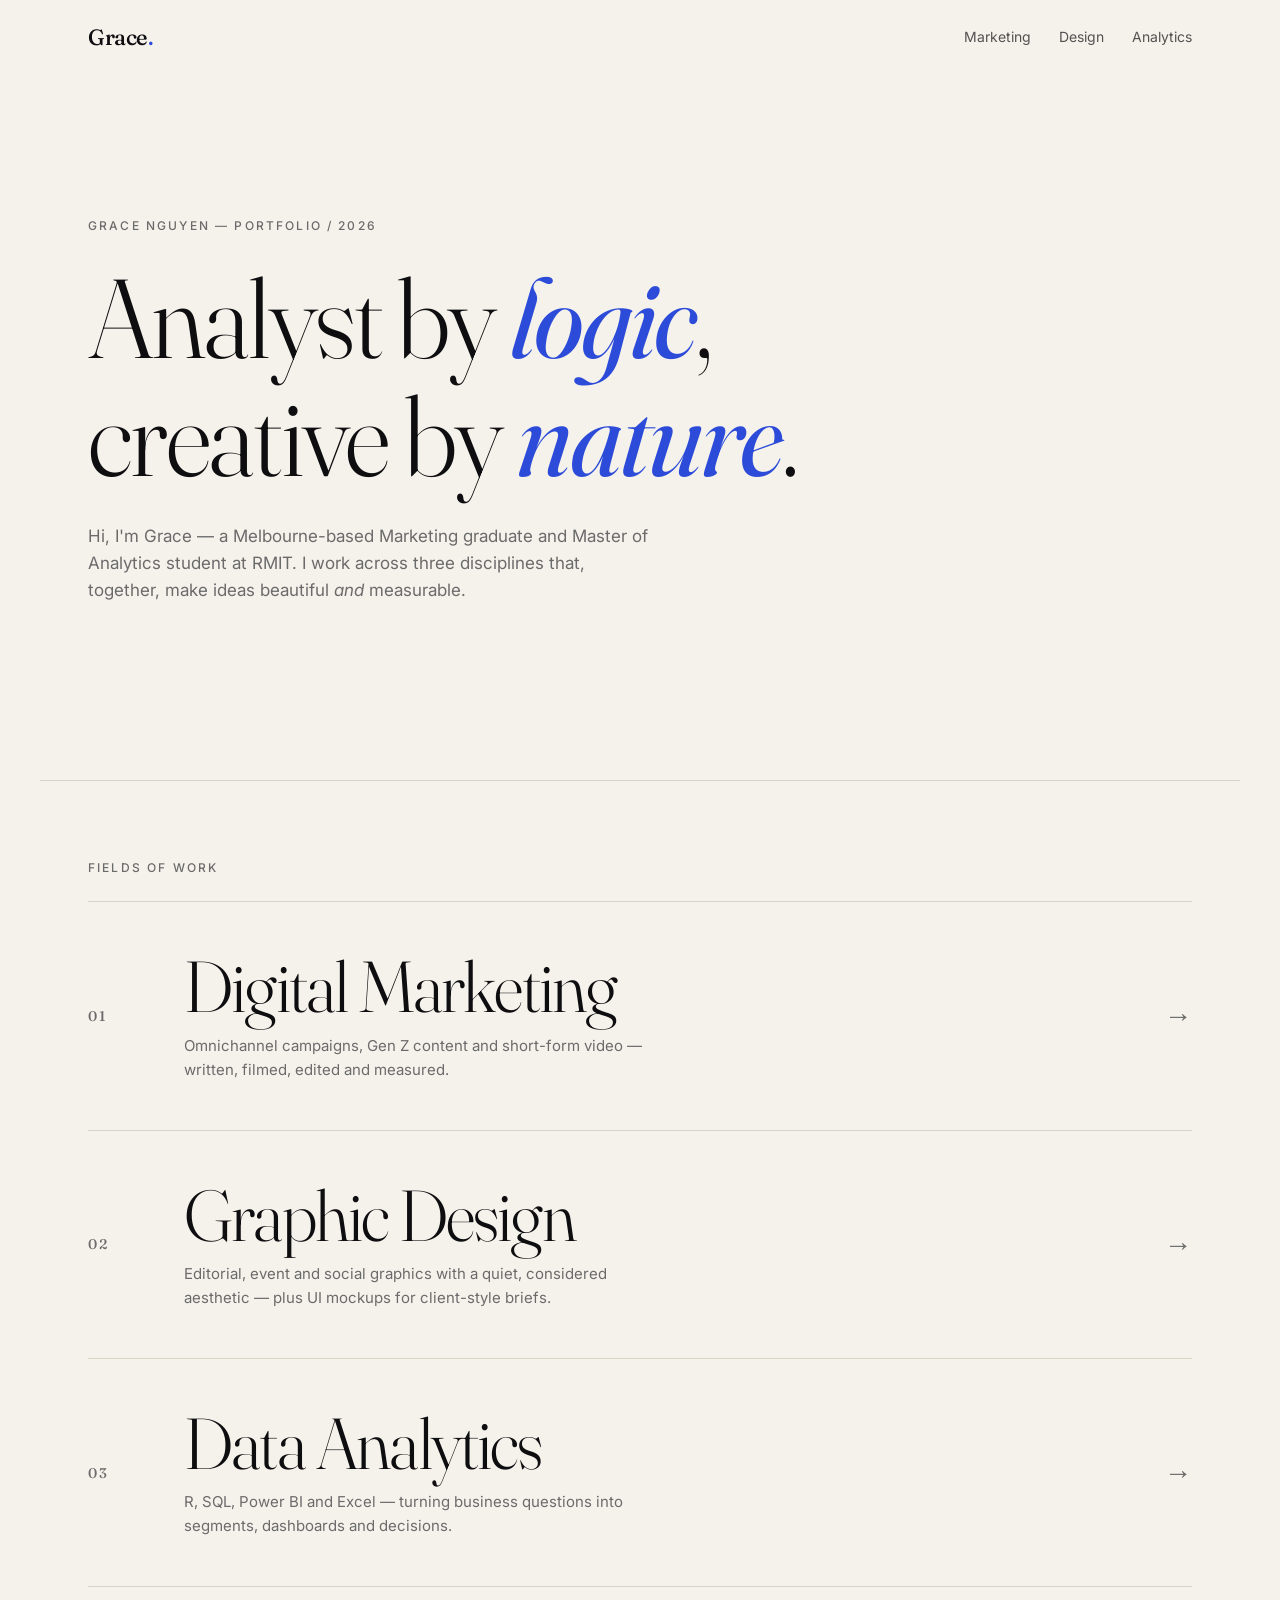
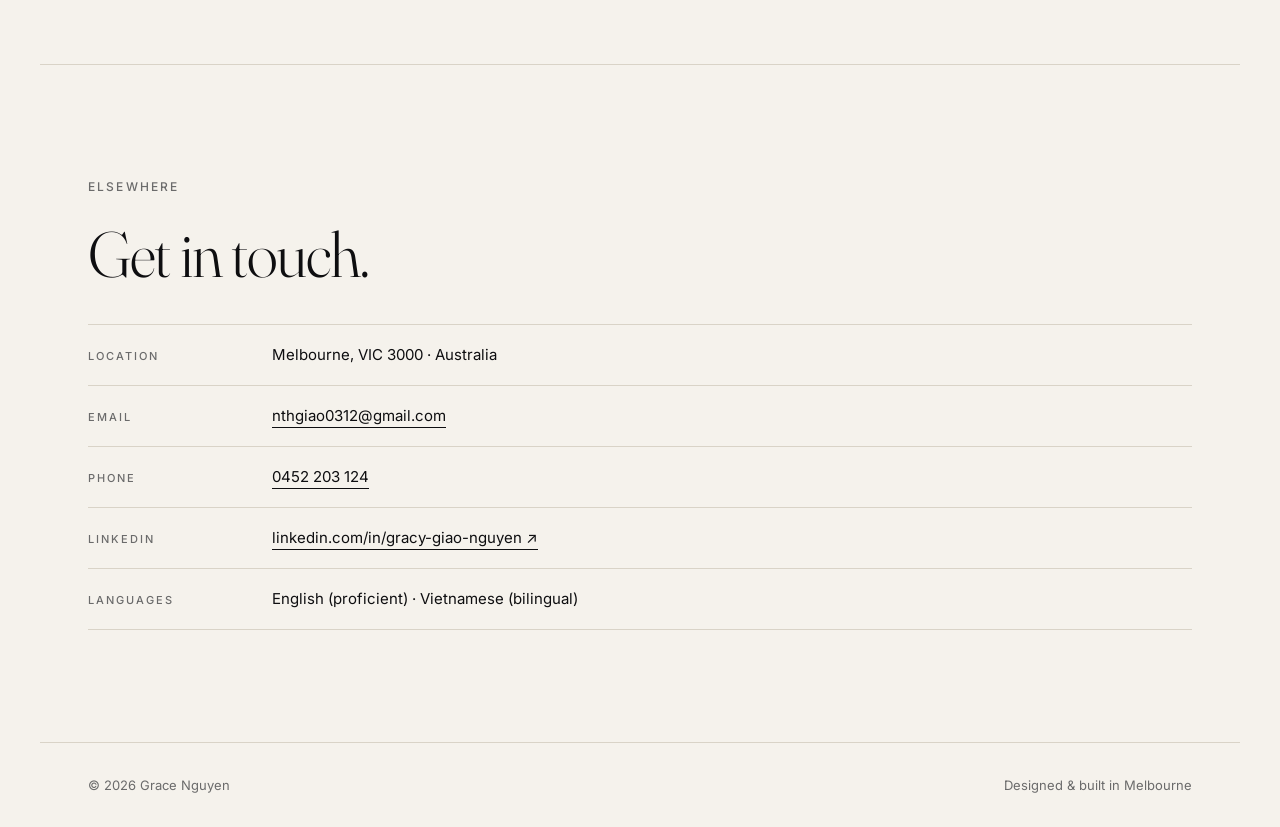
==== index.html @ b9e147c6 "Initial commit: portfolio website with Marketing, Design, and Analytics sections - Minimal editorial" ====
<!DOCTYPE html>
<html lang="en">
<head>
  <meta charset="UTF-8" />
  <meta name="viewport" content="width=device-width, initial-scale=1.0" />
  <title>Grace Nguyen — Marketing · Design · Analytics</title>
  <meta name="description" content="Portfolio of Grace (Giao) Nguyen — Melbourne-based creative and analyst working across digital marketing, graphic design and data analytics." />
  <meta name="theme-color" content="#F5F2EC" />

  <link rel="preconnect" href="https://fonts.googleapis.com" />
  <link rel="preconnect" href="https://fonts.gstatic.com" crossorigin />
  <link href="https://fonts.googleapis.com/css2?family=Fraunces:ital,opsz,wght@0,9..144,300;0,9..144,400;0,9..144,500;1,9..144,400&family=Inter:wght@300;400;500;600&display=swap" rel="stylesheet" />
  <link rel="stylesheet" href="styles.css" />
</head>
<body id="top">

  <header class="nav-bar">
    <div class="nav">
      <a href="index.html" class="nav__logo" aria-label="Grace — home">Grace<span class="dot">.</span></a>
      <nav class="nav__links" id="primary-nav">
        <a href="marketing.html">Marketing</a>
        <a href="design.html">Design</a>
        <a href="analytics.html">Analytics</a>
      </nav>
      <button class="nav__toggle" aria-label="Toggle menu" aria-controls="primary-nav" aria-expanded="false">
        <span></span><span></span>
      </button>
    </div>
  </header>

  <main>

    <!-- INTRODUCTION -->
    <section class="hero">
      <p class="eyebrow">Grace Nguyen — Portfolio / 2026</p>
      <h1 class="hero__title">
        Analyst by <em>logic</em>,<br />
        creative by <em>nature</em>.
      </h1>
      <p class="hero__sub">
        Hi, I'm Grace — a Melbourne-based Marketing graduate and Master of Analytics student at RMIT. I work across three disciplines that, together, make ideas beautiful <em>and</em> measurable.
      </p>
    </section>

    <!-- 3 FIELDS PORTAL -->
    <section class="portals-section" aria-labelledby="fields-heading">
      <p class="section-label" id="fields-heading">Fields of work</p>

      <ol class="portals">
        <li class="portal">
          <a class="portal__link" href="marketing.html">
            <span class="portal__num">01</span>
            <span class="portal__body">
              <h2 class="portal__title">Digital Marketing</h2>
              <p class="portal__desc">Omnichannel campaigns, Gen Z content and short-form video — written, filmed, edited and measured.</p>
            </span>
            <span class="portal__arrow" aria-hidden="true">→</span>
          </a>
        </li>

        <li class="portal">
          <a class="portal__link" href="design.html">
            <span class="portal__num">02</span>
            <span class="portal__body">
              <h2 class="portal__title">Graphic Design</h2>
              <p class="portal__desc">Editorial, event and social graphics with a quiet, considered aesthetic — plus UI mockups for client-style briefs.</p>
            </span>
            <span class="portal__arrow" aria-hidden="true">→</span>
          </a>
        </li>

        <li class="portal">
          <a class="portal__link" href="analytics.html">
            <span class="portal__num">03</span>
            <span class="portal__body">
              <h2 class="portal__title">Data Analytics</h2>
              <p class="portal__desc">R, SQL, Power BI and Excel — turning business questions into segments, dashboards and decisions.</p>
            </span>
            <span class="portal__arrow" aria-hidden="true">→</span>
          </a>
        </li>
      </ol>
    </section>

    <!-- GENERAL INFO -->
    <section class="info-section" id="contact">
      <p class="section-label">Elsewhere</p>
      <h2 class="info__title">Get in touch.</h2>

      <ul class="info__list">
        <li class="info__row">
          <span class="info__key">Location</span>
          <span class="info__value">Melbourne, VIC 3000 · Australia</span>
        </li>
        <li class="info__row">
          <span class="info__key">Email</span>
          <span class="info__value"><a href="mailto:nthgiao0312@gmail.com">nthgiao0312@gmail.com</a></span>
        </li>
        <li class="info__row">
          <span class="info__key">Phone</span>
          <span class="info__value"><a href="tel:+61452203124">0452 203 124</a></span>
        </li>
        <li class="info__row">
          <span class="info__key">LinkedIn</span>
          <span class="info__value"><a href="https://www.linkedin.com/in/gracy-giao-nguyen/" target="_blank" rel="noopener">linkedin.com/in/gracy-giao-nguyen ↗</a></span>
        </li>
        <li class="info__row">
          <span class="info__key">Languages</span>
          <span class="info__value">English (proficient) · Vietnamese (bilingual)</span>
        </li>
      </ul>
    </section>

  </main>

  <footer class="footer">
    <span>© 2026 Grace Nguyen</span>
    <span>Designed &amp; built in Melbourne</span>
  </footer>

  <script src="script.js" defer></script>
</body>
</html>
---- styles.css ----
:root {
  --bg: #F5F2EC;
  --bg-elev: #EFEADF;
  --ink: #0E0E10;
  --muted: #6B6B6B;
  --line: #D9D3C7;
  --accent: #2C4BD8;
  --radius: 14px;
  --radius-lg: 20px;
  --maxw: 1200px;
  --ease: cubic-bezier(.2,.7,.2,1);
}

*,
*::before,
*::after { box-sizing: border-box; }

html {
  scroll-behavior: smooth;
  -webkit-text-size-adjust: 100%;
}

body {
  margin: 0;
  font-family: 'Inter', system-ui, -apple-system, "Segoe UI", sans-serif;
  background: var(--bg);
  color: var(--ink);
  font-size: 16px;
  line-height: 1.6;
  -webkit-font-smoothing: antialiased;
  -moz-osx-font-smoothing: grayscale;
  text-rendering: optimizeLegibility;
}

img { max-width: 100%; display: block; }

h1, h2, h3 {
  font-family: 'Fraunces', Georgia, "Times New Roman", serif;
  font-weight: 400;
  letter-spacing: -0.02em;
  line-height: 1.05;
  font-variation-settings: "opsz" 96;
}

a { color: inherit; }

::selection { background: var(--ink); color: var(--bg); }

/* Container helper */
.nav,
.hero,
.about,
.work,
.contact,
.footer__inner {
  max-width: var(--maxw);
  margin: 0 auto;
  padding-left: clamp(20px, 4vw, 48px);
  padding-right: clamp(20px, 4vw, 48px);
}

/* ---------- NAV ---------- */
.nav-bar {
  position: sticky;
  top: 0;
  z-index: 30;
  background: color-mix(in srgb, var(--bg) 82%, transparent);
  backdrop-filter: saturate(140%) blur(12px);
  -webkit-backdrop-filter: saturate(140%) blur(12px);
  border-bottom: 1px solid transparent;
  transition: border-color .25s var(--ease), background .25s var(--ease);
}

.nav-bar.is-scrolled { border-bottom-color: var(--line); }

.nav {
  display: flex;
  align-items: center;
  justify-content: space-between;
  padding-top: 20px;
  padding-bottom: 20px;
}

.nav__logo {
  font-family: 'Fraunces', serif;
  font-size: 22px;
  text-decoration: none;
  color: var(--ink);
  letter-spacing: -0.02em;
  font-weight: 500;
}

.nav__logo .dot { color: var(--accent); }

.nav__links {
  display: flex;
  gap: 28px;
}

.nav__links a {
  text-decoration: none;
  color: var(--ink);
  font-size: 14px;
  opacity: 0.7;
  transition: opacity .2s var(--ease);
  padding: 6px 0;
}

.nav__links a:hover,
.nav__links a:focus-visible { opacity: 1; }

.nav__toggle {
  display: none;
  background: none;
  border: 1px solid var(--line);
  border-radius: 999px;
  padding: 10px 12px;
  cursor: pointer;
  gap: 4px;
  flex-direction: column;
  align-items: center;
  justify-content: center;
}

.nav__toggle span {
  width: 18px;
  height: 1.5px;
  background: var(--ink);
  display: block;
  transition: transform .25s var(--ease), opacity .25s var(--ease);
}

/* ---------- HERO ---------- */
.hero {
  padding-top: clamp(56px, 12vw, 140px);
  padding-bottom: clamp(64px, 12vw, 140px);
}

.eyebrow,
.section-label {
  font-size: 12px;
  letter-spacing: 0.18em;
  text-transform: uppercase;
  color: var(--muted);
  margin: 0 0 24px;
  font-weight: 500;
}

.hero__title {
  font-size: clamp(44px, 9vw, 112px);
  margin: 0 0 28px;
  font-weight: 300;
  max-width: 14ch;
}

.hero__title em {
  font-style: italic;
  color: var(--accent);
  font-weight: 400;
}

.hero__sub {
  max-width: 560px;
  color: var(--muted);
  font-size: 17px;
  margin: 0 0 36px;
}

.hero__cta {
  display: flex;
  gap: 12px;
  margin-bottom: 56px;
  flex-wrap: wrap;
}

.btn {
  display: inline-flex;
  align-items: center;
  gap: 10px;
  padding: 14px 22px;
  border-radius: 999px;
  text-decoration: none;
  font-size: 14px;
  font-weight: 500;
  border: 1px solid var(--ink);
  transition: transform .2s var(--ease),
              background .2s var(--ease),
              color .2s var(--ease),
              border-color .2s var(--ease);
  cursor: pointer;
}

.btn:hover { transform: translateY(-1px); }
.btn:active { transform: translateY(0); }

.btn--primary {
  background: var(--ink);
  color: var(--bg);
}

.btn--primary:hover {
  background: var(--accent);
  border-color: var(--accent);
}

.btn--ghost {
  background: transparent;
  color: var(--ink);
}

.btn--ghost:hover {
  background: var(--ink);
  color: var(--bg);
}

.hero__meta {
  list-style: none;
  padding: 0;
  margin: 0;
  display: flex;
  gap: 10px;
  flex-wrap: wrap;
  font-size: 13px;
  color: var(--muted);
}

/* ---------- ABOUT ---------- */
.about {
  padding-top: clamp(56px, 9vw, 112px);
  padding-bottom: clamp(56px, 9vw, 112px);
  border-top: 1px solid var(--line);
}

.about__grid {
  display: grid;
  grid-template-columns: 1fr 1.35fr;
  gap: clamp(32px, 6vw, 80px);
  align-items: start;
}

.about__grid h2 {
  font-size: clamp(28px, 4vw, 48px);
  margin: 0;
  max-width: 14ch;
}

.about__body p {
  font-size: 17px;
  color: var(--muted);
  margin: 0 0 32px;
  max-width: 58ch;
}

.about__body em {
  color: var(--ink);
  font-style: italic;
}

.pillars {
  list-style: none;
  padding: 0;
  margin: 0;
  border-top: 1px solid var(--line);
}

.pillars li {
  padding: 18px 0;
  border-bottom: 1px solid var(--line);
  display: grid;
  grid-template-columns: 140px 1fr;
  gap: 20px;
  align-items: baseline;
  color: var(--muted);
  font-size: 15px;
}

.pillars strong {
  color: var(--ink);
  font-weight: 500;
  font-size: 14px;
  letter-spacing: 0.02em;
}

/* ---------- WORK ---------- */
.work {
  padding-top: clamp(56px, 9vw, 112px);
  padding-bottom: clamp(56px, 9vw, 112px);
  border-top: 1px solid var(--line);
}

.work__header h2 {
  font-size: clamp(28px, 4vw, 48px);
  margin: 0 0 36px;
}

.filters {
  display: flex;
  flex-wrap: wrap;
  gap: 8px;
  margin-bottom: 48px;
}

.filter {
  padding: 10px 16px;
  border-radius: 999px;
  background: transparent;
  border: 1px solid var(--line);
  color: var(--muted);
  font: inherit;
  font-size: 13px;
  cursor: pointer;
  transition: color .2s var(--ease),
              border-color .2s var(--ease),
              background .2s var(--ease);
}

.filter:hover {
  color: var(--ink);
  border-color: var(--ink);
}

.filter.is-active {
  background: var(--ink);
  color: var(--bg);
  border-color: var(--ink);
}

.grid {
  display: grid;
  grid-template-columns: repeat(auto-fill, minmax(280px, 1fr));
  gap: 32px 28px;
}

.card {
  display: flex;
  flex-direction: column;
  gap: 10px;
  transition: opacity .35s var(--ease), transform .35s var(--ease);
}

.card.is-hidden { display: none; }

.card--wide { grid-column: span 2; }

.card__media {
  position: relative;
  aspect-ratio: 4 / 3;
  border-radius: var(--radius);
  overflow: hidden;
  background: var(--bg-elev);
  display: flex;
  align-items: flex-end;
  padding: 18px;
  border: 1px solid var(--line);
  transition: transform .4s var(--ease), box-shadow .4s var(--ease);
  text-decoration: none;
}

.card__media:hover {
  transform: translateY(-3px);
  box-shadow: 0 20px 40px -22px rgba(14,14,16,0.25);
}

.card__media img {
  position: absolute;
  inset: 0;
  width: 100%;
  height: 100%;
  object-fit: cover;
  transition: transform .6s var(--ease);
}

.card__media:hover img { transform: scale(1.03); }

.card__tag {
  position: relative;
  z-index: 1;
  font-size: 11px;
  letter-spacing: 0.14em;
  text-transform: uppercase;
  background: rgba(14,14,16,0.08);
  color: var(--ink);
  padding: 7px 12px;
  border-radius: 999px;
  backdrop-filter: blur(4px);
  font-weight: 500;
}

/* Marketing gradient placeholders (no images yet) */
.card__media--gradient { align-items: flex-end; }
.card__media--gradient[data-gradient="1"] {
  background: linear-gradient(135deg, #EBE4D1 0%, #C9B9E0 100%);
}
.card__media--gradient[data-gradient="2"] {
  background: linear-gradient(135deg, #FAD7C7 0%, #E9B1C1 100%);
}
.card__media--gradient[data-gradient="3"] {
  background: linear-gradient(135deg, #DCE6CF 0%, #ACC7A5 100%);
}

/* Analytics stat tile */
.card__media--stat {
  background: var(--ink);
  color: var(--bg);
  padding: 28px;
  align-items: flex-end;
  justify-content: flex-start;
  border-color: var(--ink);
}

.stat {
  display: flex;
  flex-direction: column;
  gap: 8px;
}

.stat__num {
  font-family: 'Fraunces', serif;
  font-size: clamp(56px, 9vw, 88px);
  line-height: 1;
  letter-spacing: -0.03em;
  font-weight: 400;
  color: var(--bg);
}

.stat__num small {
  font-size: 0.5em;
  color: var(--accent);
  margin-left: 2px;
  vertical-align: top;
}

.stat__label {
  font-size: 13px;
  color: rgba(245, 242, 236, 0.65);
  max-width: 220px;
  line-height: 1.45;
}

.card h3 {
  font-size: 20px;
  margin: 10px 0 2px;
  letter-spacing: -0.01em;
  font-weight: 500;
  font-variation-settings: "opsz" 24;
}

.card p {
  color: var(--muted);
  font-size: 14px;
  margin: 0;
  line-height: 1.55;
}

.card__meta {
  display: flex;
  gap: 6px;
  flex-wrap: wrap;
  list-style: none;
  padding: 0;
  margin: 10px 0 0;
  font-size: 11.5px;
  color: var(--muted);
  letter-spacing: 0.04em;
}

.card__meta li {
  padding: 4px 10px;
  border: 1px solid var(--line);
  border-radius: 999px;
}

/* ---------- CONTACT ---------- */
.contact {
  padding-top: clamp(64px, 11vw, 140px);
  padding-bottom: clamp(64px, 11vw, 140px);
  border-top: 1px solid var(--line);
}

.contact h2 {
  font-size: clamp(40px, 7vw, 96px);
  margin: 0 0 20px;
  max-width: 16ch;
  font-weight: 300;
}

.contact__sub {
  color: var(--muted);
  margin: 0 0 36px;
  font-size: 17px;
}

.contact__links {
  list-style: none;
  padding: 0;
  margin: 0;
  display: flex;
  flex-wrap: wrap;
  gap: 28px;
}

.contact__links a {
  color: var(--ink);
  text-decoration: none;
  border-bottom: 1px solid var(--ink);
  padding-bottom: 3px;
  font-size: 15px;
  transition: color .2s var(--ease), border-color .2s var(--ease);
}

.contact__links a:hover {
  color: var(--accent);
  border-color: var(--accent);
}

/* ---------- FOOTER ---------- */
.footer {
  border-top: 1px solid var(--line);
  padding: 32px clamp(20px, 4vw, 48px);
  display: flex;
  justify-content: space-between;
  flex-wrap: wrap;
  gap: 8px;
  font-size: 13px;
  color: var(--muted);
  max-width: var(--maxw);
  margin: 0 auto;
}

/* ---------- RESPONSIVE ---------- */
@media (max-width: 860px) {
  .about__grid { grid-template-columns: 1fr; gap: 28px; }
  .card--wide { grid-column: span 1; }
  .pillars li { grid-template-columns: 120px 1fr; gap: 16px; }
}

@media (max-width: 640px) {
  .nav__links {
    display: none;
    position: absolute;
    top: 100%;
    left: 0;
    right: 0;
    background: var(--bg);
    flex-direction: column;
    padding: 16px clamp(20px, 4vw, 48px) 24px;
    gap: 4px;
    border-bottom: 1px solid var(--line);
    box-shadow: 0 24px 32px -24px rgba(14,14,16,0.15);
  }

  .nav__links.is-open { display: flex; }

  .nav__links a {
    opacity: 1;
    padding: 12px 0;
    border-top: 1px solid var(--line);
    font-size: 16px;
  }

  .nav__links a:first-child { border-top: none; }

  .nav__toggle { display: inline-flex; }

  .nav__toggle[aria-expanded="true"] span:first-child { transform: translateY(3px) rotate(45deg); }
  .nav__toggle[aria-expanded="true"] span:last-child { transform: translateY(-2.5px) rotate(-45deg); }

  .pillars li { grid-template-columns: 1fr; gap: 4px; }
  .pillars strong { font-size: 13px; }

  .hero__cta .btn { flex: 1 1 auto; justify-content: center; }
}

/* ---------- SMALL TOUCHES ---------- */
@media (prefers-reduced-motion: reduce) {
  * { animation-duration: 0.01ms !important; transition-duration: 0.01ms !important; }
  html { scroll-behavior: auto; }
}

/* Focus ring */
:focus-visible {
  outline: 2px solid var(--accent);
  outline-offset: 3px;
  border-radius: 4px;
}

/* ====================================================
   MULTI-PAGE ADDITIONS
   ==================================================== */

/* Active nav state */
.nav__links a[aria-current="page"] {
  opacity: 1;
  color: var(--ink);
  border-bottom: 1px solid var(--accent);
  padding-bottom: 4px;
}

/* ---------- PORTALS (home page) ---------- */
.portals-section {
  max-width: var(--maxw);
  margin: 0 auto;
  padding: clamp(40px, 6vw, 80px) clamp(20px, 4vw, 48px);
  border-top: 1px solid var(--line);
}

.portals {
  list-style: none;
  padding: 0;
  margin: 0;
  border-top: 1px solid var(--line);
}

.portal {
  border-bottom: 1px solid var(--line);
}

.portal__link {
  display: grid;
  grid-template-columns: 64px 1fr auto;
  align-items: center;
  gap: 32px;
  padding: clamp(28px, 5vw, 48px) 0;
  text-decoration: none;
  color: var(--ink);
  transition: color .35s var(--ease), padding-left .35s var(--ease);
  position: relative;
}

.portal__link:hover,
.portal__link:focus-visible {
  color: var(--accent);
  padding-left: 12px;
  outline: none;
}

.portal__num {
  font-family: 'Fraunces', serif;
  font-size: 14px;
  color: var(--muted);
  letter-spacing: 0.16em;
  font-weight: 500;
}

.portal__body {
  max-width: 620px;
}

.portal__title {
  font-family: 'Fraunces', serif;
  font-size: clamp(32px, 6vw, 72px);
  margin: 0 0 10px;
  font-weight: 300;
  letter-spacing: -0.025em;
  line-height: 1.02;
  color: inherit;
  transition: color .35s var(--ease);
}

.portal__link:hover .portal__title,
.portal__link:focus-visible .portal__title {
  font-style: italic;
}

.portal__desc {
  font-size: 15px;
  color: var(--muted);
  margin: 0;
  max-width: 54ch;
}

.portal__arrow {
  font-family: 'Fraunces', serif;
  font-size: 28px;
  color: var(--muted);
  transition: transform .35s var(--ease), color .35s var(--ease);
}

.portal__link:hover .portal__arrow,
.portal__link:focus-visible .portal__arrow {
  transform: translateX(10px);
  color: var(--accent);
}

@media (max-width: 720px) {
  .portal__link {
    grid-template-columns: 40px 1fr 24px;
    gap: 16px;
    padding: 24px 0;
  }
  .portal__num { font-size: 12px; }
  .portal__arrow { font-size: 20px; }
}

/* ---------- GENERAL INFO BLOCK (home page) ---------- */
.info-section {
  max-width: var(--maxw);
  margin: 0 auto;
  padding: clamp(56px, 9vw, 112px) clamp(20px, 4vw, 48px);
  border-top: 1px solid var(--line);
}

.info__title {
  font-size: clamp(32px, 5vw, 64px);
  margin: 0 0 36px;
  font-weight: 300;
  max-width: 14ch;
}

.info__list {
  list-style: none;
  padding: 0;
  margin: 0;
  border-top: 1px solid var(--line);
}

.info__row {
  display: grid;
  grid-template-columns: 160px 1fr;
  gap: 24px;
  padding: 18px 0;
  border-bottom: 1px solid var(--line);
  align-items: baseline;
}

.info__key {
  font-size: 11px;
  letter-spacing: 0.18em;
  text-transform: uppercase;
  color: var(--muted);
  font-weight: 500;
}

.info__value {
  font-size: 15px;
  color: var(--ink);
}

.info__value a {
  color: var(--ink);
  text-decoration: none;
  border-bottom: 1px solid var(--ink);
  padding-bottom: 2px;
  transition: color .2s var(--ease), border-color .2s var(--ease);
}

.info__value a:hover {
  color: var(--accent);
  border-color: var(--accent);
}

@media (max-width: 640px) {
  .info__row {
    grid-template-columns: 1fr;
    gap: 4px;
    padding: 16px 0;
  }
}

/* ---------- PAGE HERO (side pages) ---------- */
.page-hero {
  max-width: var(--maxw);
  margin: 0 auto;
  padding: clamp(48px, 10vw, 120px) clamp(20px, 4vw, 48px) clamp(40px, 6vw, 72px);
}

.eyebrow .crumb {
  color: var(--muted);
  text-decoration: none;
  transition: color .2s var(--ease);
}

.eyebrow .crumb:hover {
  color: var(--ink);
}

.page-hero__title {
  font-family: 'Fraunces', serif;
  font-size: clamp(40px, 7vw, 88px);
  margin: 0 0 24px;
  font-weight: 300;
  letter-spacing: -0.025em;
  line-height: 1.05;
  max-width: 16ch;
}

.page-hero__title em {
  color: var(--accent);
  font-style: italic;
  font-weight: 400;
}

.page-hero__sub {
  max-width: 600px;
  color: var(--muted);
  font-size: 17px;
  margin: 0 0 28px;
}

.page-hero__meta {
  list-style: none;
  padding: 0;
  margin: 0;
  display: flex;
  gap: 10px;
  flex-wrap: wrap;
  font-size: 13px;
  color: var(--muted);
}

/* ---------- EXPERIENCE LIST ---------- */
.experience {
  max-width: var(--maxw);
  margin: 0 auto;
  padding: clamp(48px, 8vw, 96px) clamp(20px, 4vw, 48px);
  border-top: 1px solid var(--line);
}

.experience__heading,
.work__heading,
.skills-section__heading {
  font-family: 'Fraunces', serif;
  font-size: clamp(28px, 4vw, 44px);
  margin: 0 0 36px;
  font-weight: 400;
  letter-spacing: -0.02em;
}

.exp-list {
  list-style: none;
  padding: 0;
  margin: 0;
  border-top: 1px solid var(--line);
}

.exp-item {
  display: grid;
  grid-template-columns: 260px 1fr;
  gap: 40px;
  padding: 28px 0;
  border-bottom: 1px solid var(--line);
}

.exp-item__role {
  font-family: 'Fraunces', serif;
  font-size: 22px;
  font-weight: 500;
  margin: 0 0 6px;
  letter-spacing: -0.015em;
  line-height: 1.2;
}

.exp-item__org {
  font-size: 14px;
  color: var(--muted);
  margin: 0 0 8px;
}

.exp-item__dates {
  font-size: 11px;
  letter-spacing: 0.16em;
  text-transform: uppercase;
  color: var(--muted);
  margin: 0;
}

.exp-item__body ul {
  margin: 0;
  padding: 0 0 0 18px;
  color: var(--muted);
  font-size: 15px;
  line-height: 1.65;
}

.exp-item__body li {
  margin: 0 0 10px;
}

.exp-item__body li:last-child { margin: 0; }

.exp-item__body li strong {
  color: var(--ink);
  font-weight: 500;
}

@media (max-width: 760px) {
  .exp-item {
    grid-template-columns: 1fr;
    gap: 14px;
  }
}

/* ---------- WORK block (reusable) ---------- */
.work {
  max-width: var(--maxw);
  margin: 0 auto;
  padding: clamp(48px, 8vw, 96px) clamp(20px, 4vw, 48px);
  border-top: 1px solid var(--line);
}

/* ---------- SKILLS ---------- */
.skills-section {
  max-width: var(--maxw);
  margin: 0 auto;
  padding: clamp(48px, 8vw, 96px) clamp(20px, 4vw, 48px);
  border-top: 1px solid var(--line);
}

.skills {
  display: flex;
  flex-wrap: wrap;
  gap: 8px;
  list-style: none;
  padding: 0;
  margin: 0;
}

.skills li {
  padding: 11px 18px;
  border: 1px solid var(--line);
  border-radius: 999px;
  font-size: 13px;
  color: var(--ink);
  background: transparent;
  transition: border-color .2s var(--ease), color .2s var(--ease);
}

.skills li:hover {
  border-color: var(--ink);
  color: var(--ink);
}

/* ---------- RESUME CTA ---------- */
.resume-cta {
  max-width: var(--maxw);
  margin: 0 auto;
  padding: clamp(48px, 8vw, 96px) clamp(20px, 4vw, 48px);
  border-top: 1px solid var(--line);
}

.resume-cta__text {
  font-family: 'Fraunces', serif;
  font-size: clamp(24px, 3vw, 32px);
  font-weight: 300;
  margin: 0 0 24px;
  max-width: 28ch;
  color: var(--ink);
}

/* ---------- CASE STUDIES (full-size showcase) ---------- */
.case-studies {
  max-width: var(--maxw);
  margin: 0 auto;
  padding: clamp(48px, 8vw, 96px) clamp(20px, 4vw, 48px);
  border-top: 1px solid var(--line);
}

.case-studies__heading {
  font-family: 'Fraunces', serif;
  font-size: clamp(28px, 4vw, 44px);
  font-weight: 400;
  margin: 0 0 36px;
  letter-spacing: -0.02em;
}

.case {
  padding: 48px 0;
  border-top: 1px solid var(--line);
}

.case:last-of-type {
  border-bottom: 1px solid var(--line);
}

.case__header {
  display: grid;
  grid-template-columns: 1fr 1.6fr;
  gap: 40px;
  margin-bottom: 40px;
  align-items: start;
}

.case__tag {
  font-family: 'Inter', sans-serif;
  font-size: 11px;
  color: var(--muted);
  letter-spacing: 0.18em;
  text-transform: uppercase;
  margin: 0;
  font-weight: 500;
}

.case__title {
  font-family: 'Fraunces', serif;
  font-size: clamp(28px, 4vw, 44px);
  font-weight: 400;
  margin: 10px 0 0;
  letter-spacing: -0.02em;
  line-height: 1.1;
  font-variation-settings: "opsz" 96;
}

.case__desc {
  color: var(--muted);
  font-size: 16px;
  margin: 0 0 18px;
  line-height: 1.7;
}

.case__meta {
  display: flex;
  flex-wrap: wrap;
  gap: 6px;
  list-style: none;
  padding: 0;
  margin: 0;
  font-size: 12px;
  color: var(--muted);
}

.case__meta li {
  padding: 5px 12px;
  border: 1px solid var(--line);
  border-radius: 999px;
}

.case__media {
  display: grid;
  gap: 20px;
}

.case__frame {
  display: block;
  border-radius: var(--radius);
  overflow: hidden;
  border: 1px solid var(--line);
  background: var(--bg-elev);
  transition: transform .3s var(--ease), box-shadow .3s var(--ease);
}

.case__frame:hover {
  transform: translateY(-2px);
  box-shadow: 0 24px 48px -28px rgba(14,14,16,0.3);
}

.case__frame img {
  width: 100%;
  height: auto;
  display: block;
}

.case__hint {
  font-size: 12px;
  color: var(--muted);
  margin: 14px 0 0;
  letter-spacing: 0.03em;
}

.case__hint::before {
  content: "↗ ";
  color: var(--accent);
}

@media (max-width: 760px) {
  .case__header { grid-template-columns: 1fr; gap: 14px; }
}

/* ---------- PAGE FOOTER PAGER (Home + Next) ---------- */
.page-footer-nav {
  display: grid;
  grid-template-columns: 1fr 1fr;
  max-width: var(--maxw);
  margin: 0 auto;
  border-top: 1px solid var(--line);
  border-bottom: 1px solid var(--line);
}

.pager {
  display: flex;
  align-items: center;
  gap: 24px;
  padding: clamp(28px, 5vw, 56px) clamp(20px, 4vw, 48px);
  text-decoration: none;
  color: var(--ink);
  transition: color .3s var(--ease), background .25s var(--ease);
}

.pager:hover,
.pager:focus-visible {
  color: var(--accent);
  background: color-mix(in srgb, var(--accent) 5%, transparent);
  outline: none;
}

.pager--home {
  justify-content: flex-start;
  border-right: 1px solid var(--line);
}

.pager--next {
  justify-content: flex-end;
  text-align: right;
}

.pager__copy { display: block; }

.pager__label {
  display: block;
  font-size: 11px;
  letter-spacing: 0.18em;
  text-transform: uppercase;
  color: var(--muted);
  margin: 0 0 8px;
  font-weight: 500;
}

.pager__title {
  display: block;
  font-family: 'Fraunces', serif;
  font-size: clamp(24px, 3.5vw, 48px);
  letter-spacing: -0.02em;
  font-weight: 300;
  line-height: 1.05;
}

.pager__arrow {
  font-family: 'Fraunces', serif;
  font-size: clamp(28px, 4vw, 48px);
  color: var(--muted);
  flex-shrink: 0;
  transition: transform .3s var(--ease), color .3s var(--ease);
}

.pager:hover .pager__arrow,
.pager:focus-visible .pager__arrow {
  color: var(--accent);
}

.pager--home:hover .pager__arrow,
.pager--home:focus-visible .pager__arrow {
  transform: translateX(-10px);
}

.pager--next:hover .pager__arrow,
.pager--next:focus-visible .pager__arrow {
  transform: translateX(10px);
}

@media (max-width: 640px) {
  .page-footer-nav {
    grid-template-columns: 1fr;
  }
  .pager--home {
    border-right: none;
    border-bottom: 1px solid var(--line);
  }
  .pager__title {
    font-size: 28px;
  }
}
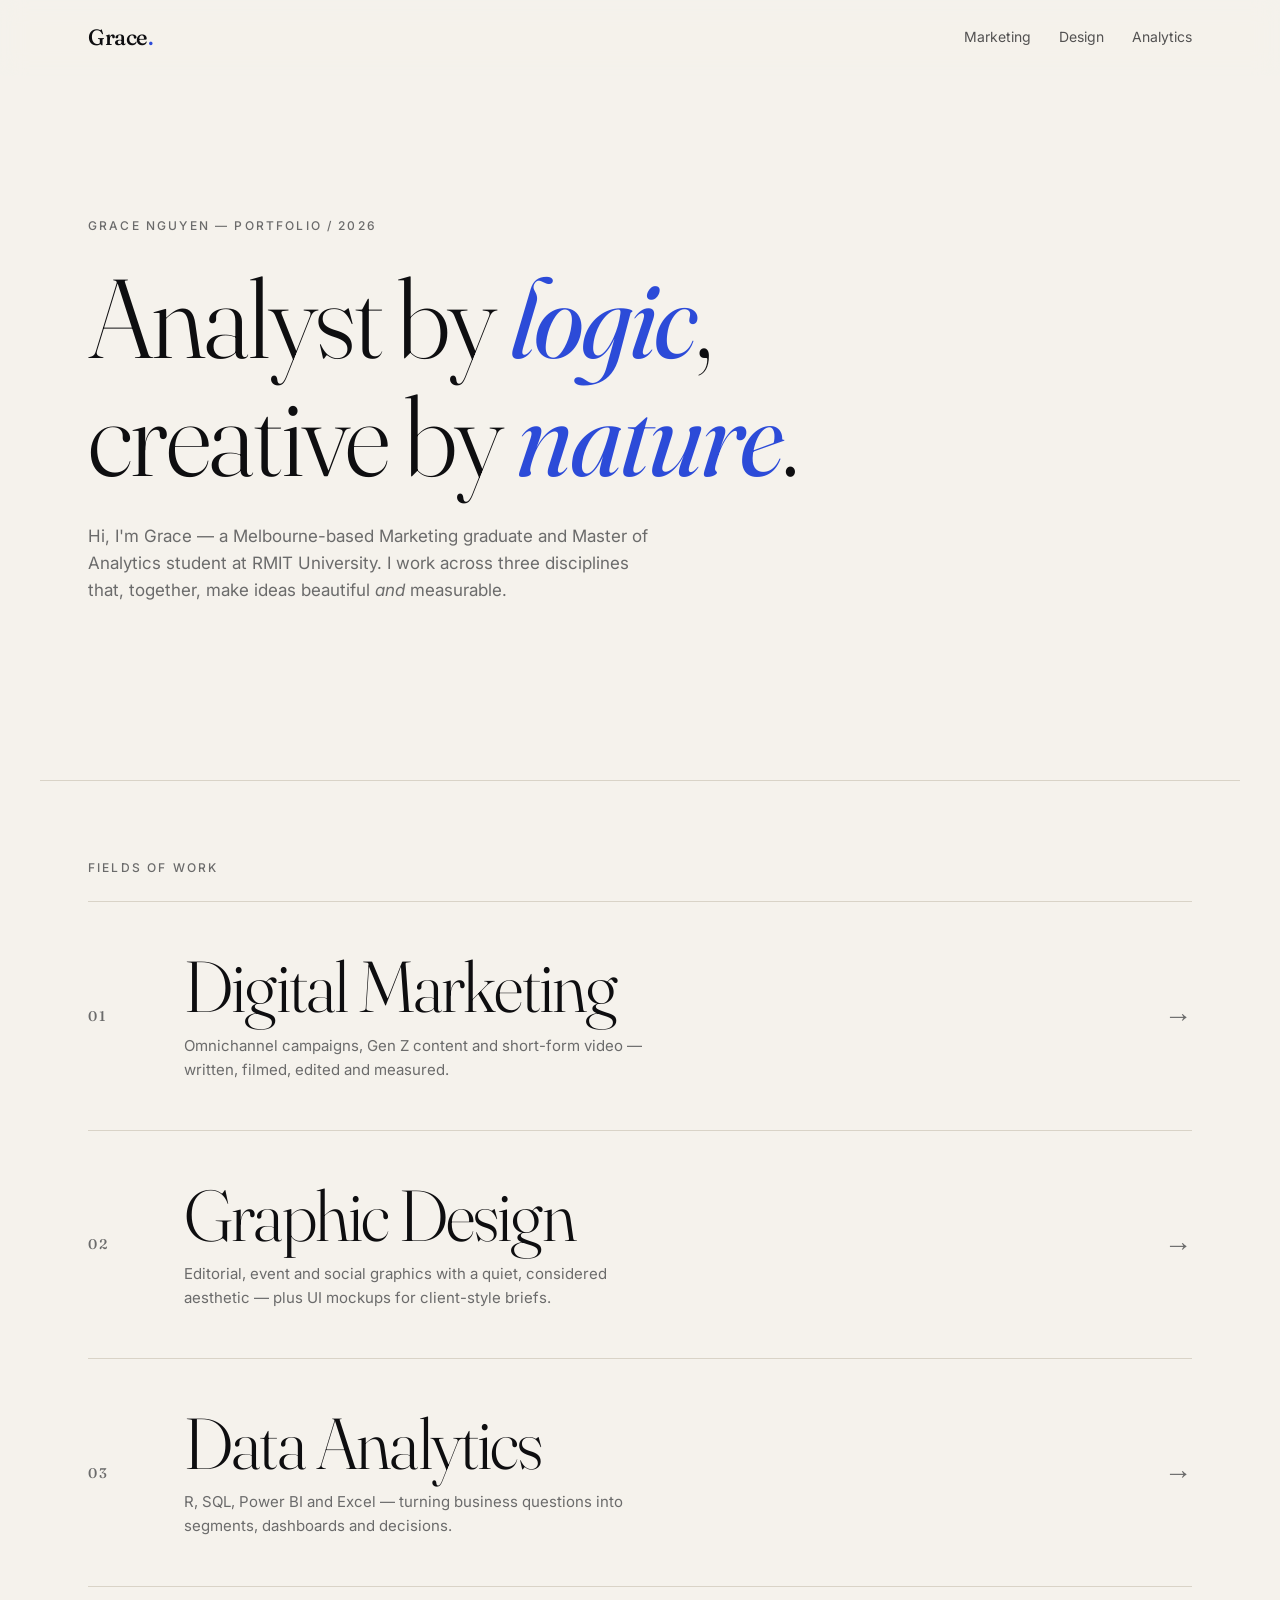
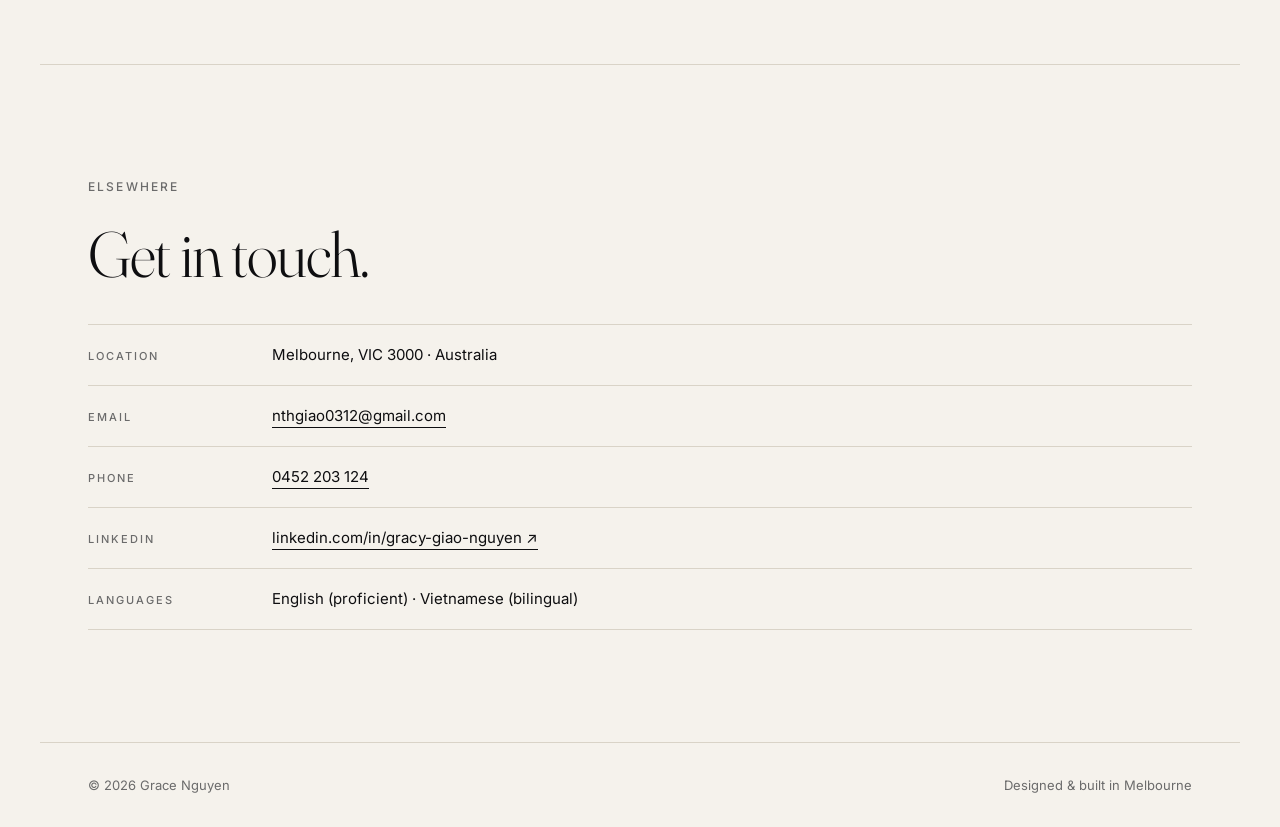
==== commit d28438a7: "Reorganize resumes into resume/ and fix paths - Move all four PDF resumes from project root into res" ====
--- a/index.html
+++ b/index.html
@@ -38,7 +38,7 @@
         creative by <em>nature</em>.
       </h1>
       <p class="hero__sub">
-        Hi, I'm Grace — a Melbourne-based Marketing graduate and Master of Analytics student at RMIT. I work across three disciplines that, together, make ideas beautiful <em>and</em> measurable.
+        Hi, I'm Grace — a Melbourne-based Marketing graduate and Master of Analytics student at RMIT University. I work across three disciplines that, together, make ideas beautiful <em>and</em> measurable.
       </p>
     </section>
 
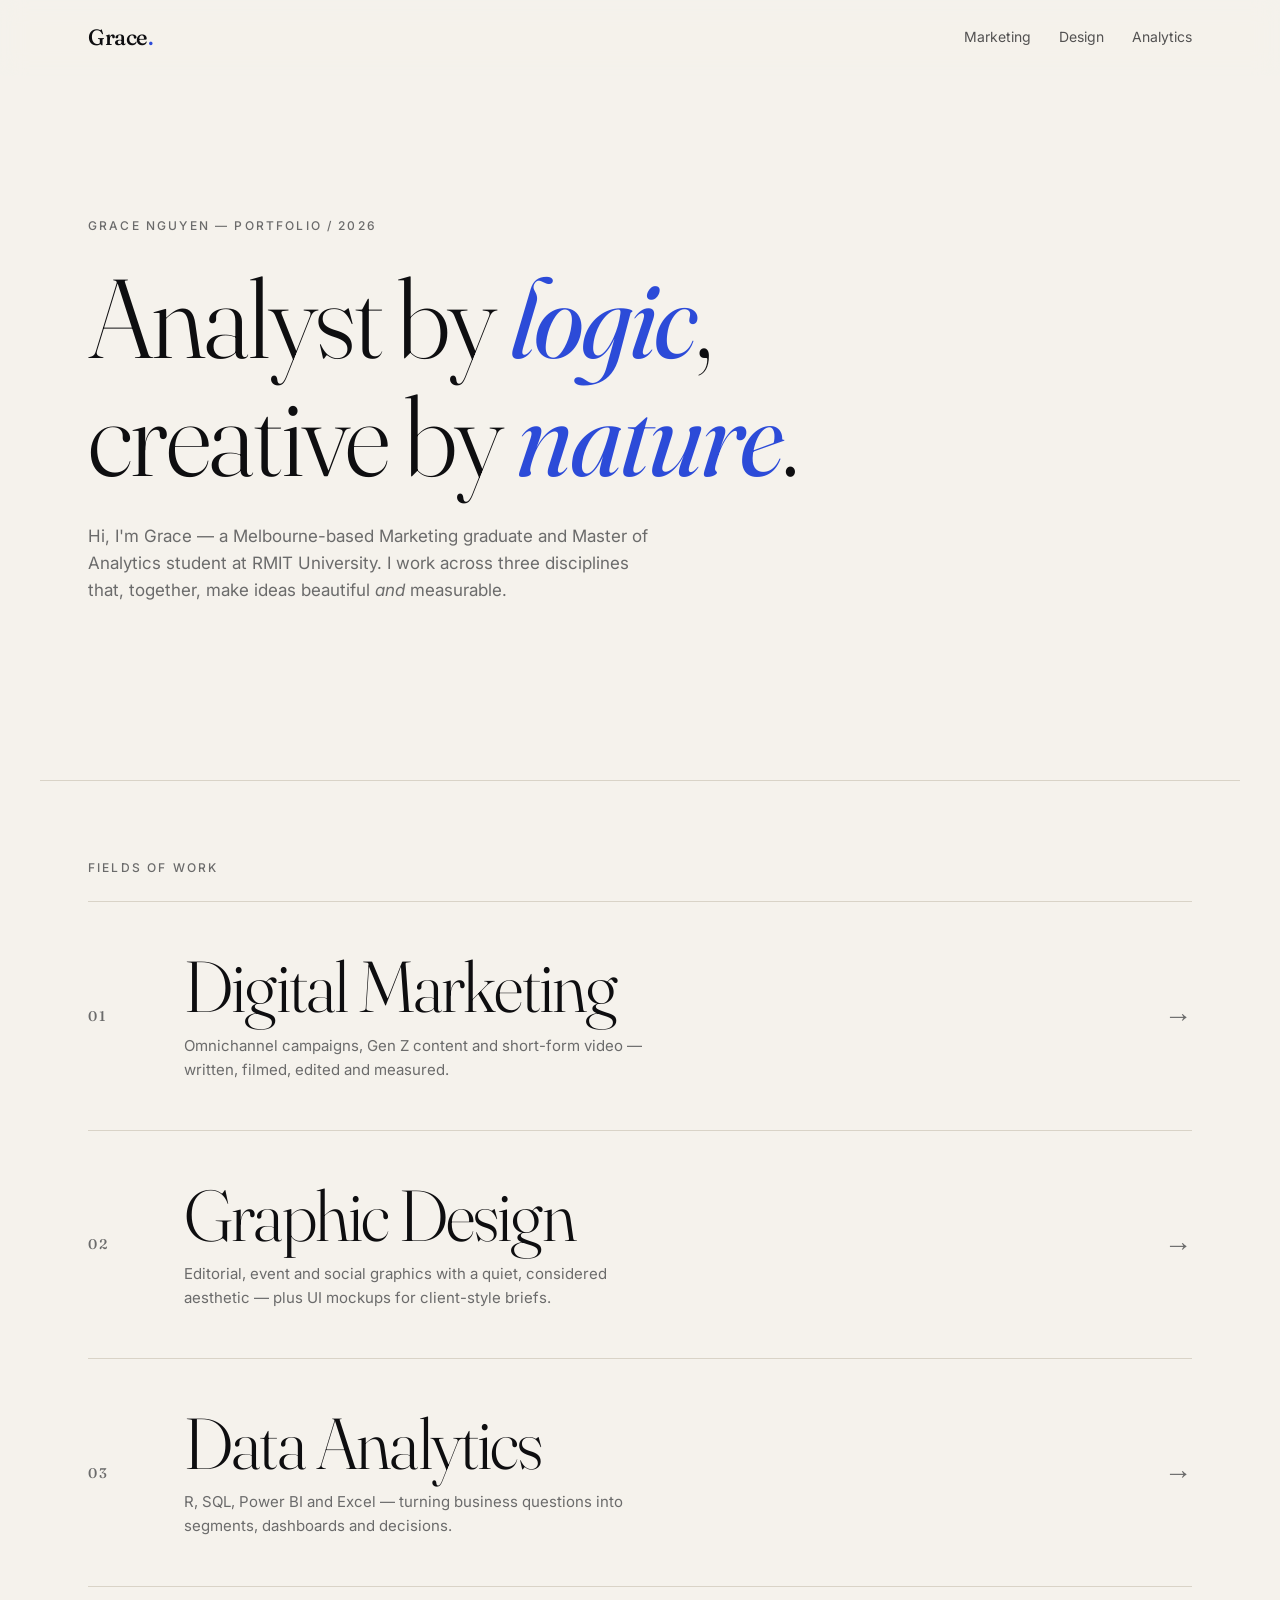
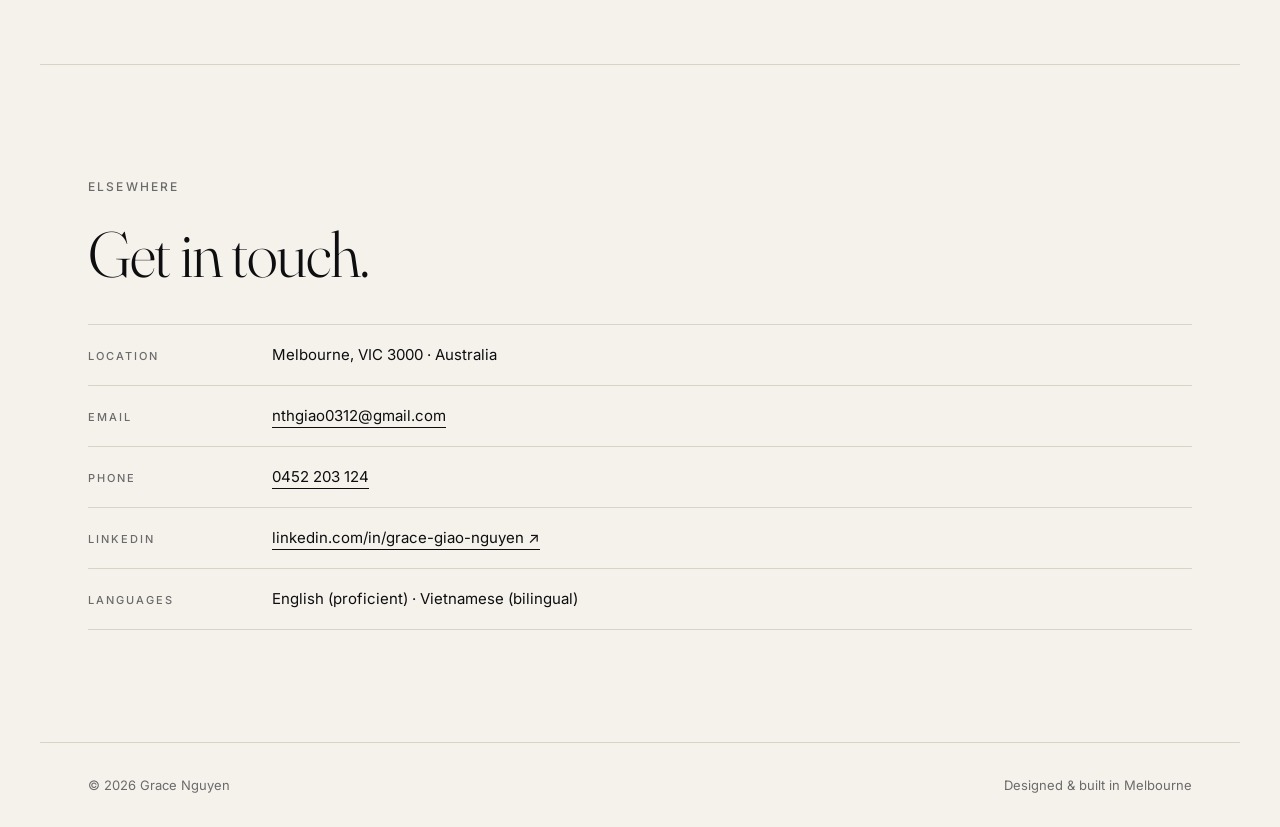
==== commit d62b357c: "Update LinkedIn URL to grace-giao-nguyen on homepage Align the contact link with the vanity URL used" ====
--- a/index.html
+++ b/index.html
@@ -10,6 +10,13 @@
   <link rel="preconnect" href="https://fonts.googleapis.com" />
   <link rel="preconnect" href="https://fonts.gstatic.com" crossorigin />
   <link href="https://fonts.googleapis.com/css2?family=Fraunces:ital,opsz,wght@0,9..144,300;0,9..144,400;0,9..144,500;1,9..144,400&family=Inter:wght@300;400;500;600&display=swap" rel="stylesheet" />
+
+  <link rel="icon" type="image/x-icon" href="asset/favicon/favicon.ico?v=2" />
+  <link rel="icon" type="image/png" sizes="32x32" href="asset/favicon/favicon-32x32.png?v=2" />
+  <link rel="icon" type="image/png" sizes="16x16" href="asset/favicon/favicon-16x16.png?v=2" />
+  <link rel="apple-touch-icon" sizes="180x180" href="asset/favicon/apple-touch-icon.png?v=2" />
+  <link rel="manifest" href="asset/favicon/site.webmanifest?v=2" />
+
   <link rel="stylesheet" href="styles.css" />
 </head>
 <body id="top">
@@ -102,7 +109,7 @@
         </li>
         <li class="info__row">
           <span class="info__key">LinkedIn</span>
-          <span class="info__value"><a href="https://www.linkedin.com/in/gracy-giao-nguyen/" target="_blank" rel="noopener">linkedin.com/in/gracy-giao-nguyen ↗</a></span>
+          <span class="info__value"><a href="https://www.linkedin.com/in/grace-giao-nguyen/" target="_blank" rel="noopener">linkedin.com/in/grace-giao-nguyen ↗</a></span>
         </li>
         <li class="info__row">
           <span class="info__key">Languages</span>
--- a/styles.css
+++ b/styles.css
@@ -372,6 +372,24 @@
 
 .card__media:hover img { transform: scale(1.03); }
 
+/* Non-clickable thumbnail — show the image at its full aspect ratio */
+.card__media--static {
+  cursor: default;
+  aspect-ratio: auto;
+  padding: 0;
+}
+.card__media--static img {
+  position: static;
+  width: 100%;
+  height: auto;
+  object-fit: contain;
+}
+.card__media--static:hover {
+  transform: none;
+  box-shadow: none;
+}
+.card__media--static:hover img { transform: none; }
+
 .card__tag {
   position: relative;
   z-index: 1;
@@ -1158,3 +1176,143 @@
     font-size: 28px;
   }
 }
+
+/* ---------- TIKTOK CHANNEL ---------- */
+.tiktok-section {
+  max-width: var(--maxw);
+  margin: 0 auto;
+  padding: clamp(48px, 8vw, 96px) clamp(20px, 4vw, 48px);
+  border-top: 1px solid var(--line);
+}
+
+.tiktok-section__head {
+  max-width: 64ch;
+  margin-bottom: 48px;
+}
+
+.tiktok-section__heading {
+  font-family: 'Fraunces', serif;
+  font-size: clamp(28px, 4vw, 44px);
+  font-weight: 400;
+  margin: 0 0 16px;
+  letter-spacing: -0.02em;
+}
+
+.tiktok-section__sub {
+  color: var(--muted);
+  font-size: 16px;
+  line-height: 1.6;
+  margin: 0;
+  max-width: 56ch;
+}
+
+.tiktok-section__handle {
+  color: var(--ink);
+  text-decoration: none;
+  border-bottom: 1px solid var(--ink);
+  padding-bottom: 1px;
+  transition: color 0.2s ease, border-color 0.2s ease;
+}
+
+.tiktok-section__handle:hover,
+.tiktok-section__handle:focus-visible {
+  color: var(--accent);
+  border-bottom-color: var(--accent);
+}
+
+.tiktok-grid {
+  display: grid;
+  grid-template-columns: repeat(auto-fit, minmax(280px, 1fr));
+  gap: 28px;
+  align-items: start;
+  justify-items: center;
+}
+
+.tiktok-clip {
+  width: 100%;
+  max-width: 360px;
+  margin: 0;
+  display: flex;
+  flex-direction: column;
+  gap: 12px;
+}
+
+.tiktok-clip__frame {
+  position: relative;
+  width: 100%;
+  aspect-ratio: 9 / 16;
+  border-radius: 18px;
+  overflow: hidden;
+  background: #111;
+  box-shadow: 0 10px 30px -12px rgba(0, 0, 0, 0.25);
+}
+
+.tiktok-clip__video {
+  position: absolute;
+  inset: 0;
+  width: 100%;
+  height: 100%;
+  object-fit: cover;
+  display: block;
+}
+
+.tiktok-clip__caption {
+  text-align: center;
+  font-size: 13px;
+  letter-spacing: 0.02em;
+}
+
+.tiktok-clip__caption a {
+  color: var(--muted);
+  text-decoration: none;
+  transition: color 0.2s ease;
+}
+
+.tiktok-clip__caption a:hover,
+.tiktok-clip__caption a:focus-visible {
+  color: var(--ink);
+}
+
+.tiktok-section__cta {
+  margin: 48px 0 0;
+}
+
+.tiktok-section__link {
+  display: inline-flex;
+  align-items: center;
+  gap: 10px;
+  padding: 12px 20px;
+  border: 1px solid var(--ink);
+  border-radius: 999px;
+  color: var(--ink);
+  text-decoration: none;
+  font-size: 14px;
+  font-weight: 500;
+  transition: background 0.2s ease, color 0.2s ease, border-color 0.2s ease;
+}
+
+.tiktok-section__link span {
+  font-weight: 600;
+}
+
+.tiktok-section__link:hover,
+.tiktok-section__link:focus-visible {
+  background: var(--ink);
+  color: var(--bg);
+  border-color: var(--ink);
+}
+
+.tiktok-section__arrow {
+  transition: transform 0.2s ease;
+}
+
+.tiktok-section__link:hover .tiktok-section__arrow,
+.tiktok-section__link:focus-visible .tiktok-section__arrow {
+  transform: translate(2px, -2px);
+}
+
+@media (max-width: 640px) {
+  .tiktok-grid {
+    grid-template-columns: 1fr;
+  }
+}
